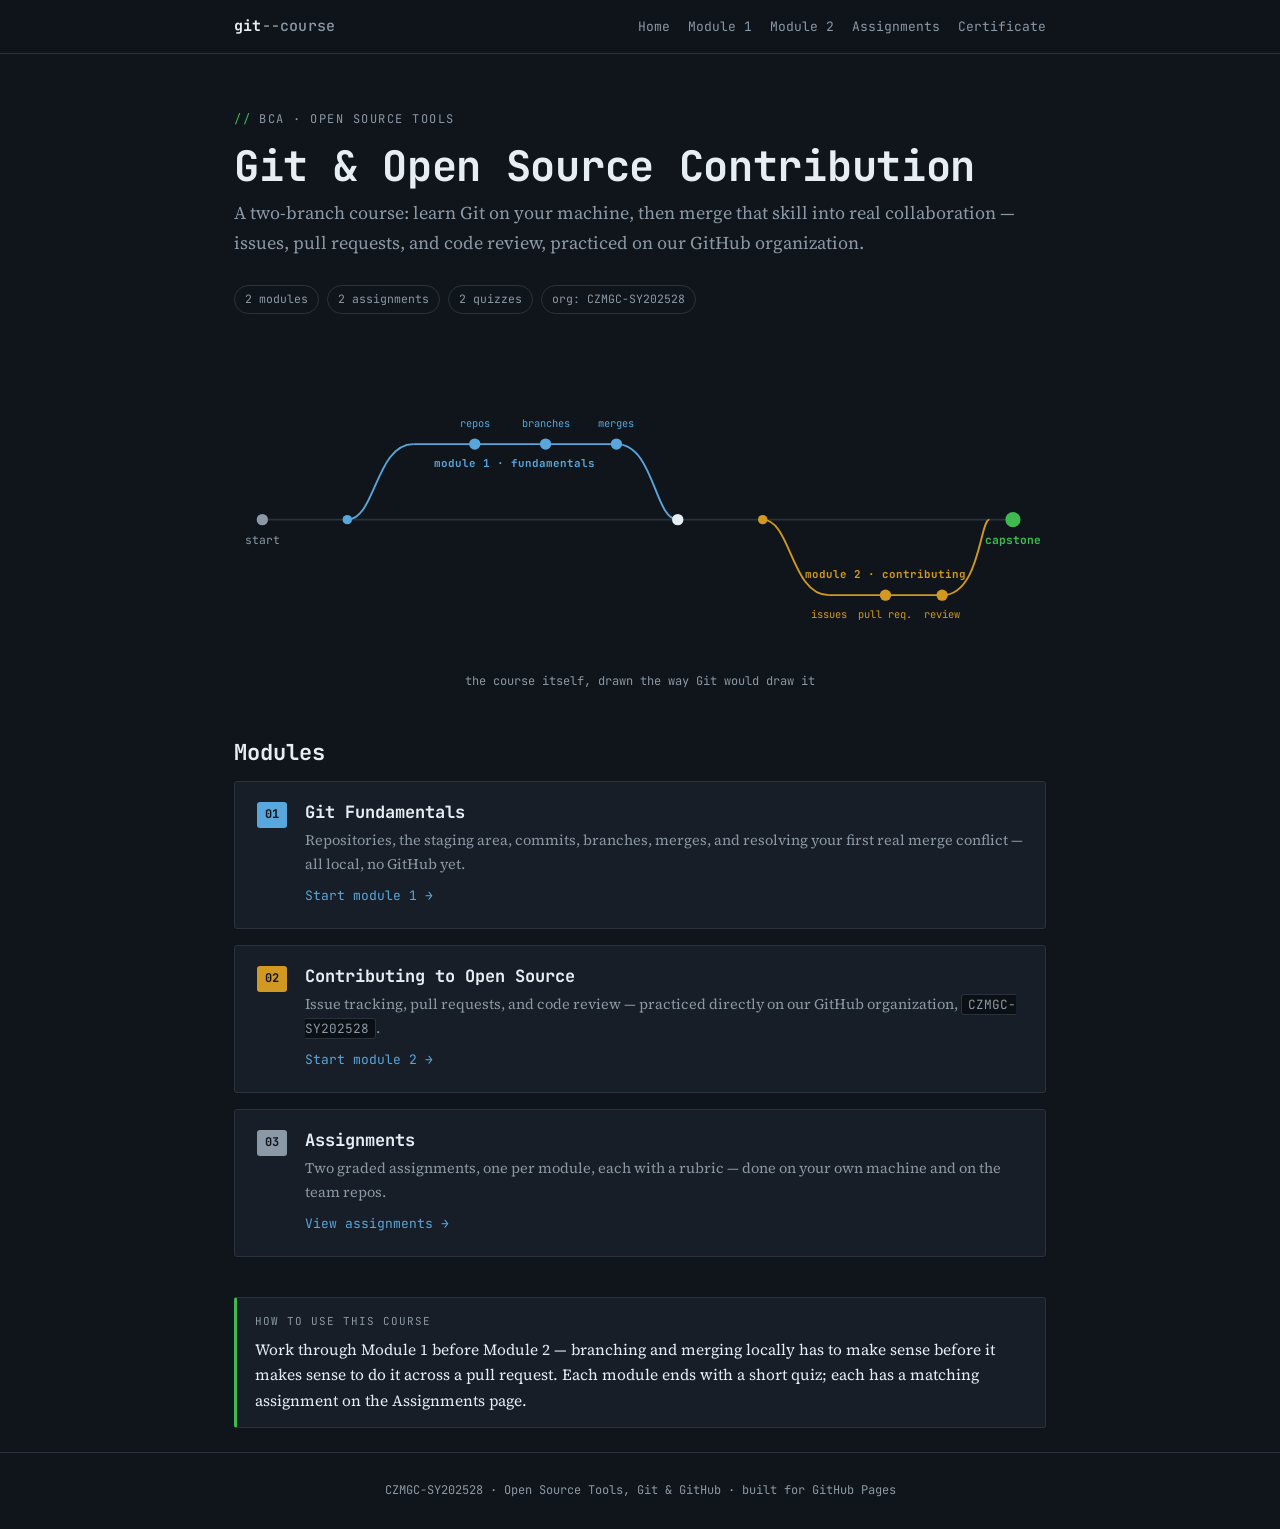
==== index.html @ ee127295 "Add files via upload" ====
<!DOCTYPE html>
<html lang="en">
<head>
<meta charset="UTF-8">
<meta name="viewport" content="width=device-width, initial-scale=1.0">
<title>Git &amp; Open Source Contribution — Course</title>
<meta name="description" content="A hands-on course in Git fundamentals and contributing to open source: issues, pull requests, and code review.">
<link rel="stylesheet" href="assets/style.css">
</head>
<body>

<div class="topbar">
  <div class="topbar-inner">
    <div class="brand">git<span class="dim">--course</span></div>
    <nav class="crumbs">
      <a href="index.html">Home</a>
      <a href="module1.html">Module 1</a>
      <a href="module2.html">Module 2</a>
      <a href="assignments.html">Assignments</a>
      <a href="certificate.html">Certificate</a>
    </nav>
  </div>
</div>

<main class="wrap">

  <section class="hero">
    <div class="eyebrow">BCA · Open Source Tools</div>
    <h1>Git &amp; Open Source Contribution</h1>
    <p class="lede">A two-branch course: learn Git on your machine, then merge that skill into real collaboration — issues, pull requests, and code review, practiced on our GitHub organization.</p>
    <div class="badge-row">
      <span class="badge">2 modules</span>
      <span class="badge">2 assignments</span>
      <span class="badge">2 quizzes</span>
      <span class="badge">org: CZMGC-SY202528</span>
    </div>
  </section>

  <div class="graph-wrap">
    <svg viewBox="0 0 860 300" xmlns="http://www.w3.org/2000/svg" role="img" aria-label="Course roadmap shown as a Git branch graph: Module 1 branch merges in, then Module 2 branch merges in, ending at a Capstone commit.">
      <!-- main trunk -->
      <line x1="30" y1="150" x2="830" y2="150" stroke="#29323d" stroke-width="2"/>
      <circle cx="30" cy="150" r="6" fill="#8b98a5"/>
      <text x="30" y="176" fill="#8b98a5" font-family="JetBrains Mono, monospace" font-size="12" text-anchor="middle">start</text>

      <!-- Module 1 branch (blue) -->
      <path d="M120,150 C150,150 150,70 190,70" stroke="#58a6dc" stroke-width="2" fill="none"/>
      <circle cx="120" cy="150" r="5" fill="#58a6dc"/>
      <circle cx="255" cy="70" r="6" fill="#58a6dc"/>
      <circle cx="330" cy="70" r="6" fill="#58a6dc"/>
      <circle cx="405" cy="70" r="6" fill="#58a6dc"/>
      <line x1="190" y1="70" x2="405" y2="70" stroke="#58a6dc" stroke-width="2"/>
      <path d="M405,70 C445,70 445,150 470,150" stroke="#58a6dc" stroke-width="2" fill="none"/>
      <text x="255" y="52" fill="#58a6dc" font-family="JetBrains Mono, monospace" font-size="11" text-anchor="middle">repos</text>
      <text x="330" y="52" fill="#58a6dc" font-family="JetBrains Mono, monospace" font-size="11" text-anchor="middle">branches</text>
      <text x="405" y="52" fill="#58a6dc" font-family="JetBrains Mono, monospace" font-size="11" text-anchor="middle">merges</text>
      <text x="297" y="94" fill="#58a6dc" font-family="JetBrains Mono, monospace" font-size="11.5" text-anchor="middle" font-weight="700">module 1 · fundamentals</text>

      <circle cx="470" cy="150" r="6" fill="#e6edf3"/>

      <!-- Module 2 branch (amber) -->
      <path d="M560,150 C590,150 590,230 630,230" stroke="#d29922" stroke-width="2" fill="none"/>
      <circle cx="560" cy="150" r="5" fill="#d29922"/>
      <circle cx="690" cy="230" r="6" fill="#d29922"/>
      <circle cx="750" cy="230" r="6" fill="#d29922"/>
      <line x1="630" y1="230" x2="750" y2="230" stroke="#d29922" stroke-width="2"/>
      <path d="M750,230 C790,230 790,150 800,150" stroke="#d29922" stroke-width="2" fill="none"/>
      <text x="630" y="254" fill="#d29922" font-family="JetBrains Mono, monospace" font-size="11" text-anchor="middle">issues</text>
      <text x="690" y="254" fill="#d29922" font-family="JetBrains Mono, monospace" font-size="11" text-anchor="middle">pull req.</text>
      <text x="750" y="254" fill="#d29922" font-family="JetBrains Mono, monospace" font-size="11" text-anchor="middle">review</text>
      <text x="690" y="212" fill="#d29922" font-family="JetBrains Mono, monospace" font-size="11.5" text-anchor="middle" font-weight="700">module 2 · contributing</text>

      <!-- capstone -->
      <circle cx="825" cy="150" r="8" fill="#3fb950"/>
      <text x="825" y="176" fill="#3fb950" font-family="JetBrains Mono, monospace" font-size="12" text-anchor="middle" font-weight="700">capstone</text>
    </svg>
    <div class="graph-caption">the course itself, drawn the way Git would draw it</div>
  </div>

  <h2 style="border-top:none;padding-top:0;">Modules</h2>

  <div class="module-grid">
    <div class="module-card">
      <span class="tag blue">01</span>
      <div>
        <h3>Git Fundamentals</h3>
        <p>Repositories, the staging area, commits, branches, merges, and resolving your first real merge conflict — all local, no GitHub yet.</p>
        <a class="go" href="module1.html">Start module 1 →</a>
      </div>
    </div>
    <div class="module-card">
      <span class="tag amber">02</span>
      <div>
        <h3>Contributing to Open Source</h3>
        <p>Issue tracking, pull requests, and code review — practiced directly on our GitHub organization, <code>CZMGC-SY202528</code>.</p>
        <a class="go" href="module2.html">Start module 2 →</a>
      </div>
    </div>
    <div class="module-card">
      <span class="tag" style="background:#8b98a5;color:#10151b;">03</span>
      <div>
        <h3>Assignments</h3>
        <p>Two graded assignments, one per module, each with a rubric — done on your own machine and on the team repos.</p>
        <a class="go" href="assignments.html">View assignments →</a>
      </div>
    </div>
  </div>

  <div class="callout tip">
    <span class="label">How to use this course</span>
    Work through Module 1 before Module 2 — branching and merging locally has to make sense before it makes sense to do it across a pull request. Each module ends with a short quiz; each has a matching assignment on the Assignments page.
  </div>

</main>

<footer>CZMGC-SY202528 · Open Source Tools, Git &amp; GitHub · built for GitHub Pages</footer>

</body>
</html>
---- assets/style.css ----
/* ============================================================
   Git & Open Source Contribution — Course Design System
   Palette drawn from Git's own diff language: additions (green),
   deletions (red), modifications (amber), refs/branches (blue).
   ============================================================ */

@import url('https://fonts.googleapis.com/css2?family=JetBrains+Mono:wght@400;500;600;700&family=Source+Serif+4:opsz,wght@8..60,400;8..60,600;8..60,700&display=swap');

:root{
  --bg: #10151b;
  --bg-raised: #171e27;
  --bg-inset: #0c1015;
  --line: #29323d;
  --text: #e6edf3;
  --muted: #8b98a5;

  --green:  #3fb950;
  --green-dim: #1a2e1f;
  --red:    #f85149;
  --red-dim: #331b1a;
  --amber:  #d29922;
  --amber-dim: #332a12;
  --blue:   #58a6dc;
  --blue-dim: #172633;

  --mono: 'JetBrains Mono', ui-monospace, monospace;
  --serif: 'Source Serif 4', Georgia, serif;

  --radius: 3px;
}

*{ box-sizing: border-box; }
html{ scroll-behavior: smooth; }

body{
  margin:0;
  background: var(--bg);
  color: var(--text);
  font-family: var(--serif);
  font-size: 17px;
  line-height: 1.65;
  -webkit-font-smoothing: antialiased;
}

a{ color: var(--blue); text-decoration: none; }
a:hover{ text-decoration: underline; }
a:focus-visible, button:focus-visible, input:focus-visible{
  outline: 2px solid var(--blue);
  outline-offset: 2px;
}

::selection{ background: var(--amber-dim); color: var(--text); }

/* ---------- Layout shell ---------- */
.wrap{ max-width: 860px; margin: 0 auto; padding: 0 24px; }

.topbar{
  border-bottom: 1px solid var(--line);
  background: rgba(16,21,27,0.92);
  backdrop-filter: blur(6px);
  position: sticky; top:0; z-index: 50;
}
.topbar-inner{
  max-width: 860px; margin: 0 auto; padding: 14px 24px;
  display:flex; align-items:center; justify-content:space-between;
  gap: 16px; flex-wrap: wrap;
}
.brand{
  font-family: var(--mono); font-weight:700; font-size: 15px;
  color: var(--text); letter-spacing: 0.2px;
}
.brand .dim{ color: var(--muted); font-weight: 500; }
nav.crumbs{ display:flex; gap: 18px; font-family: var(--mono); font-size: 13px; }
nav.crumbs a{ color: var(--muted); }
nav.crumbs a.active, nav.crumbs a:hover{ color: var(--text); }

main{ padding: 48px 0 96px; }
footer{
  border-top: 1px solid var(--line);
  padding: 28px 24px; text-align:center;
  color: var(--muted); font-family: var(--mono); font-size: 12px;
}

/* ---------- Typography ---------- */
h1,h2,h3,h4{ font-family: var(--mono); font-weight: 700; line-height: 1.25; color: var(--text); }
h1{ font-size: 34px; letter-spacing: -0.3px; margin: 0 0 6px; }
h2{ font-size: 22px; margin: 48px 0 14px; padding-top: 14px; border-top: 1px solid var(--line); }
h2:first-child{ border-top: none; padding-top:0; margin-top:0;}
h3{ font-size: 16px; margin: 26px 0 10px; color: var(--blue); }
p{ margin: 0 0 16px; color: var(--text); }
.lede{ color: var(--muted); font-size: 18px; margin: 0 0 28px; }
.eyebrow{
  font-family: var(--mono); font-size: 12px; letter-spacing: 1.5px;
  text-transform: uppercase; color: var(--muted); margin-bottom: 10px;
  display:flex; align-items:center; gap:8px;
}
.eyebrow::before{ content:"//"; color: var(--green); }

code, pre, .kbd{ font-family: var(--mono); }
code{
  background: var(--bg-inset); border:1px solid var(--line);
  padding: 1px 6px; border-radius: var(--radius); font-size: 0.88em;
}
pre{
  background: var(--bg-inset); border:1px solid var(--line);
  border-radius: var(--radius); padding: 16px 18px; overflow-x:auto;
  font-size: 13.5px; line-height: 1.6; margin: 0 0 20px;
}
pre code{ background:none; border:none; padding:0; }
.diff-add{ color: var(--green); }
.diff-del{ color: var(--red); }
.comment{ color: var(--muted); }

table{ width:100%; border-collapse: collapse; margin: 0 0 24px; font-size: 15px; }
th,td{ text-align:left; padding: 9px 12px; border-bottom: 1px solid var(--line); vertical-align: top;}
th{ font-family: var(--mono); font-size: 12px; text-transform: uppercase; letter-spacing: 0.5px; color: var(--muted); }

ul,ol{ padding-left: 22px; margin: 0 0 16px;}
li{ margin-bottom: 6px; }

.callout{
  border: 1px solid var(--line); border-left: 3px solid var(--amber);
  background: var(--bg-raised); border-radius: var(--radius);
  padding: 14px 18px; margin: 0 0 24px; font-size: 15.5px;
}
.callout.warn{ border-left-color: var(--red); }
.callout.tip{ border-left-color: var(--green); }
.callout .label{
  font-family: var(--mono); font-size: 11px; text-transform:uppercase;
  letter-spacing: 1px; color: var(--muted); display:block; margin-bottom:6px;
}

/* ---------- Home hero + graph ---------- */
.hero{ padding: 56px 0 20px; }
.hero h1{ font-size: 42px; }
.badge-row{ display:flex; gap:8px; flex-wrap:wrap; margin: 18px 0 8px; }
.badge{
  font-family: var(--mono); font-size: 11.5px; padding: 4px 10px;
  border-radius: 999px; border:1px solid var(--line); color: var(--muted);
}

.graph-wrap{ margin: 36px 0 44px; }
.graph-wrap svg{ width:100%; height:auto; display:block; }
.graph-caption{ text-align:center; color: var(--muted); font-family: var(--mono); font-size: 12px; margin-top:10px;}

/* ---------- Module cards ---------- */
.module-grid{ display:grid; gap:16px; margin: 8px 0 40px; }
.module-card{
  border:1px solid var(--line); background: var(--bg-raised);
  border-radius: var(--radius); padding: 20px 22px;
  display:flex; gap:18px; align-items:flex-start;
}
.module-card .tag{
  font-family: var(--mono); font-size: 12px; color: var(--bg);
  background: var(--green); padding: 3px 8px; border-radius: var(--radius);
  white-space:nowrap; font-weight:700;
}
.module-card .tag.blue{ background: var(--blue); }
.module-card .tag.amber{ background: var(--amber); }
.module-card h3{ margin: 0 0 6px; color: var(--text); font-size:17px;}
.module-card p{ margin:0; color: var(--muted); font-size: 14.5px;}
.module-card a.go{ font-family: var(--mono); font-size: 13px; margin-top:8px; display:inline-block;}

/* ---------- Quiz ---------- */
.quiz{
  border:1px solid var(--line); border-radius: var(--radius);
  background: var(--bg-raised); padding: 28px 26px; margin: 40px 0;
}
.quiz-q{ margin-bottom: 22px; padding-bottom: 20px; border-bottom: 1px dashed var(--line); }
.quiz-q:last-of-type{ border-bottom:none; }
.quiz-q .qtext{ font-weight:600; margin-bottom: 10px; color: var(--text); }
.quiz-q label{
  display:block; padding: 8px 12px; margin-bottom:6px;
  border:1px solid var(--line); border-radius: var(--radius);
  cursor:pointer; font-size: 14.5px; transition: border-color .15s;
}
.quiz-q label:hover{ border-color: var(--blue); }
.quiz-q input{ margin-right:10px; }
.quiz-q.correct label.chosen{ border-color: var(--green); background: var(--green-dim); }
.quiz-q.incorrect label.chosen{ border-color: var(--red); background: var(--red-dim); }
.quiz-q .fb{ font-family: var(--mono); font-size: 12.5px; margin-top:8px; display:none; }
.quiz-q.correct .fb.ok{ display:block; color: var(--green); }
.quiz-q.incorrect .fb.bad{ display:block; color: var(--red); }

.btn{
  font-family: var(--mono); font-size: 14px; font-weight:600;
  background: var(--green); color: #06170a; border:none;
  padding: 11px 20px; border-radius: var(--radius); cursor:pointer;
}
.btn:hover{ filter: brightness(1.08); }
.btn.secondary{ background: transparent; border:1px solid var(--line); color: var(--text); }

#quiz-score{
  font-family: var(--mono); margin-top: 18px; font-size: 14px; color: var(--text);
  padding: 12px 14px; border-radius: var(--radius); background: var(--bg-inset);
  border:1px solid var(--line); display:none;
}

/* ---------- Assignments ---------- */
.assignment{
  border:1px solid var(--line); border-radius: var(--radius);
  padding: 24px 26px; margin: 0 0 32px; background: var(--bg-raised);
}
.assignment h2{ margin-top:0; border-top:none; padding-top:0; }
.rubric td:last-child, .rubric th:last-child{ text-align:right; width: 90px;}

@media (max-width: 600px){
  .hero h1{ font-size: 30px; }
  h2{ font-size: 19px; }
  .module-card{ flex-direction: column; }
}
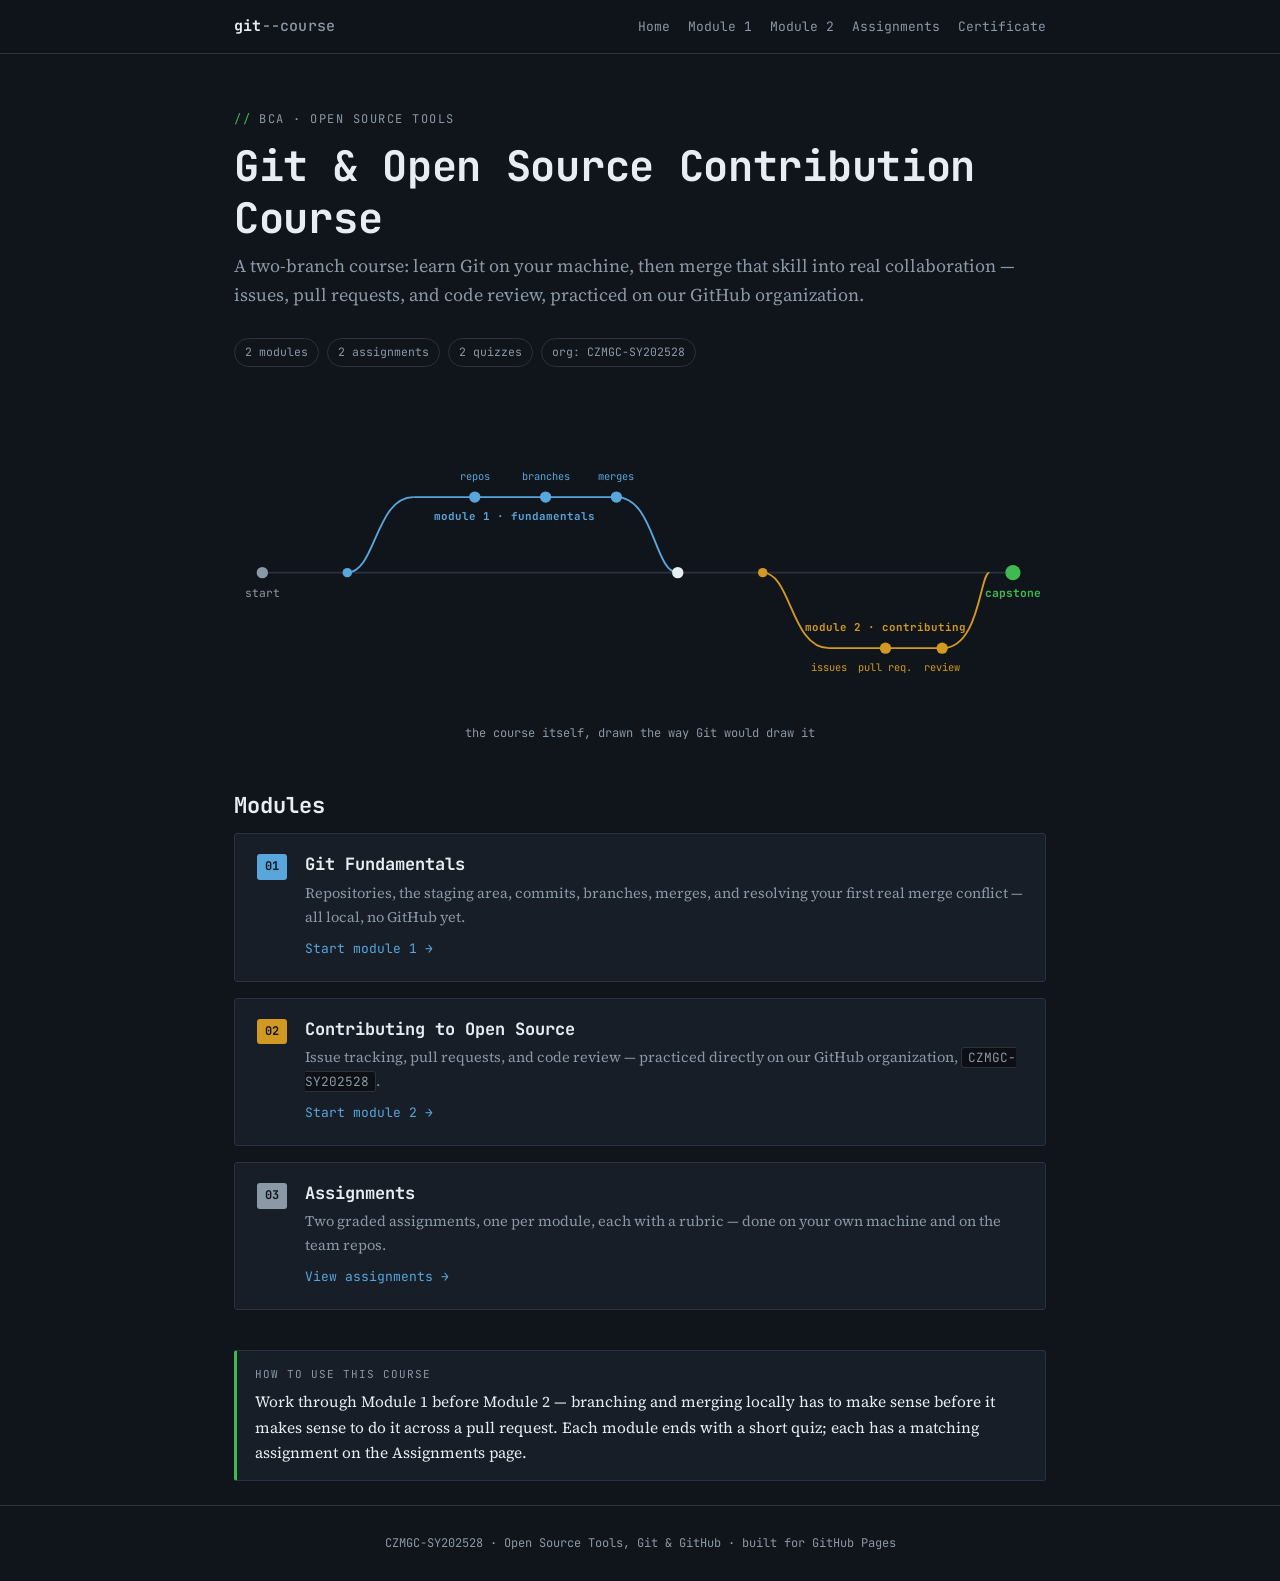
==== commit 1a7bd719: "Update: Course heading in index page" ====
--- a/index.html
+++ b/index.html
@@ -26,7 +26,7 @@
 
   <section class="hero">
     <div class="eyebrow">BCA · Open Source Tools</div>
-    <h1>Git &amp; Open Source Contribution</h1>
+    <h1>Git &amp; Open Source Contribution Course</h1>
     <p class="lede">A two-branch course: learn Git on your machine, then merge that skill into real collaboration — issues, pull requests, and code review, practiced on our GitHub organization.</p>
     <div class="badge-row">
       <span class="badge">2 modules</span>
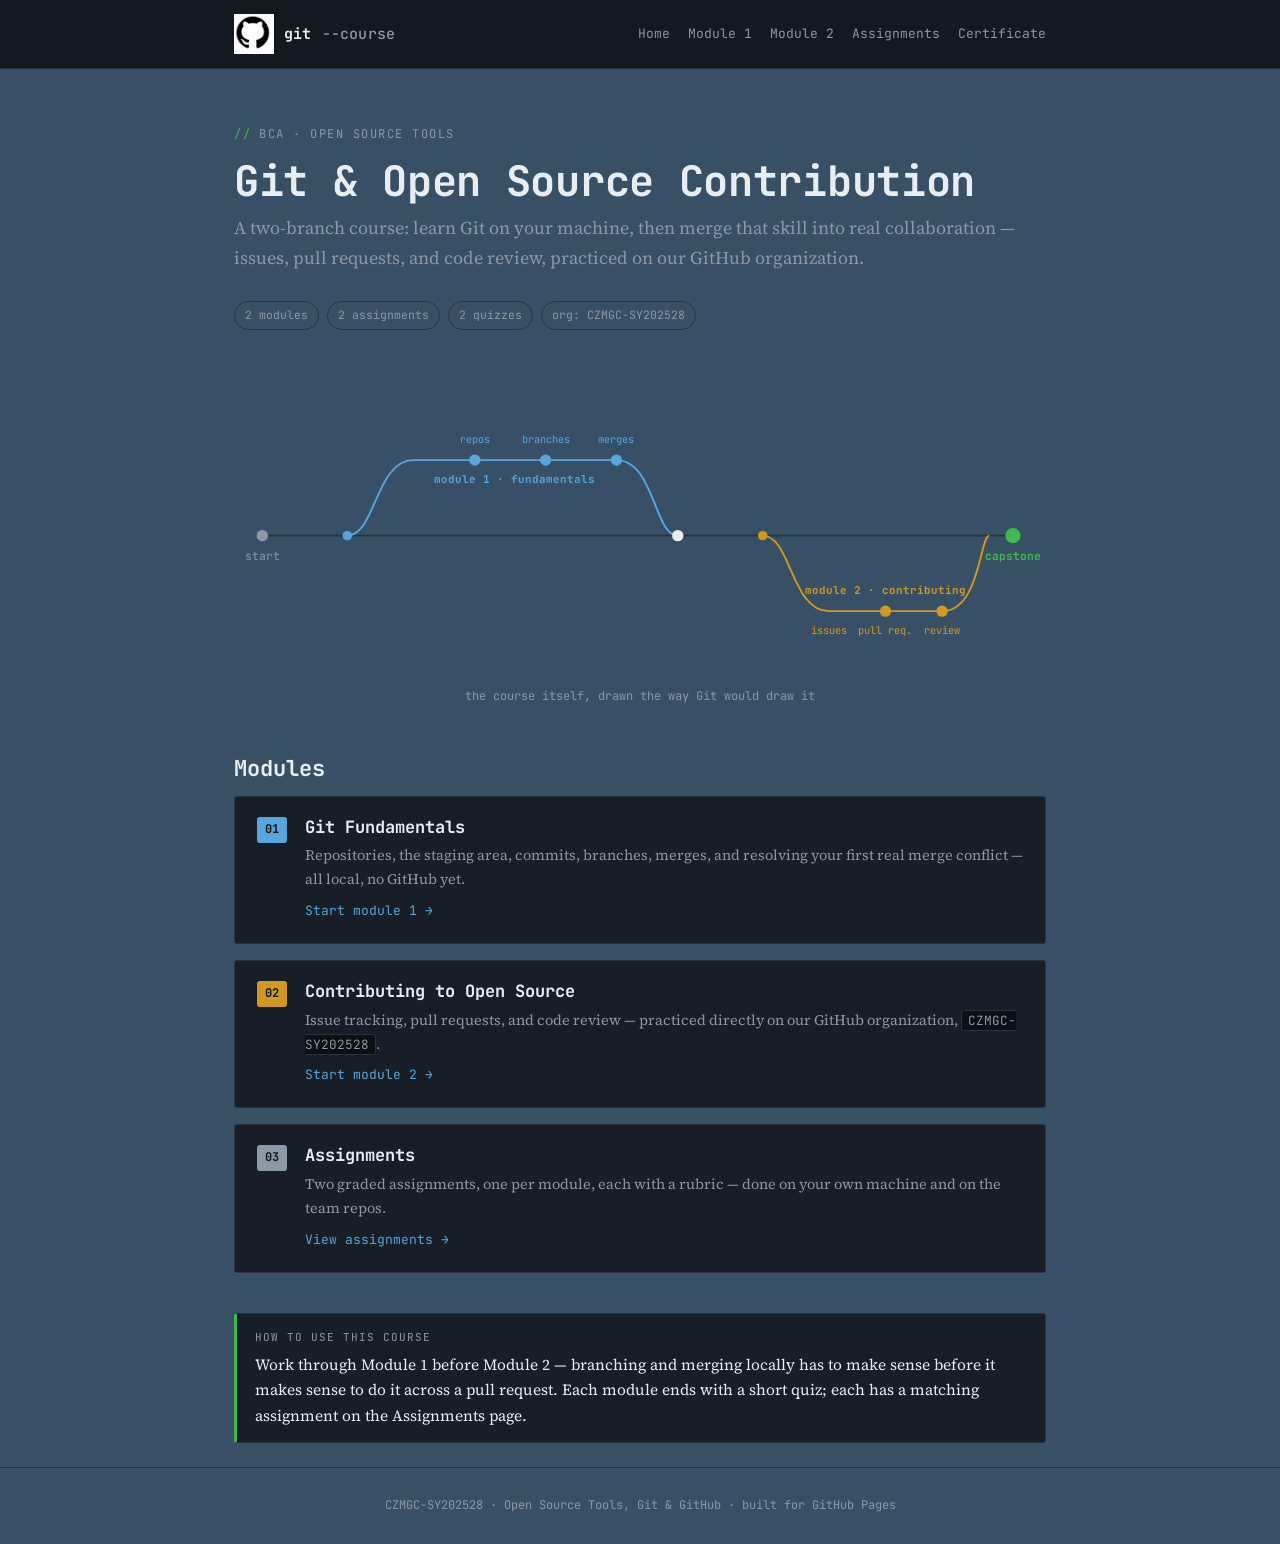
==== commit 9e222f90: "Add: change the background-color and also add the logo in header section" ====
--- a/index.html
+++ b/index.html
@@ -6,12 +6,31 @@
 <title>Git &amp; Open Source Contribution — Course</title>
 <meta name="description" content="A hands-on course in Git fundamentals and contributing to open source: issues, pull requests, and code review.">
 <link rel="stylesheet" href="assets/style.css">
+<style>
+  .brand {
+    display: flex;
+    align-items: center;
+    gap: 10px;
+}
+
+.logo {
+    width: 40px;
+    height: 40px;
+    object-fit: contain;
+}
+body{
+  background-color:rgb(56, 80, 101);
+}
+</style>
 </head>
 <body>
 
-<div class="topbar">
-  <div class="topbar-inner">
-    <div class="brand">git<span class="dim">--course</span></div>
+<div class="topbar"> 
+  <div class="topbar-inner"> 
+    <div class="brand">
+      <img src="git.png" alt="Git Logo" class="logo">
+      git<span class="dim">--course</span>
+    </div>
     <nav class="crumbs">
       <a href="index.html">Home</a>
       <a href="module1.html">Module 1</a>
@@ -26,7 +45,7 @@
 
   <section class="hero">
     <div class="eyebrow">BCA · Open Source Tools</div>
-    <h1>Git &amp; Open Source Contribution Course</h1>
+    <h1>Git &amp; Open Source Contribution</h1>
     <p class="lede">A two-branch course: learn Git on your machine, then merge that skill into real collaboration — issues, pull requests, and code review, practiced on our GitHub organization.</p>
     <div class="badge-row">
       <span class="badge">2 modules</span>
--- a/assets/style.css
+++ b/assets/style.css
@@ -83,7 +83,7 @@
 
 /* ---------- Typography ---------- */
 h1,h2,h3,h4{ font-family: var(--mono); font-weight: 700; line-height: 1.25; color: var(--text); }
-h1{ font-size: 34px; letter-spacing: -0.3px; margin: 0 0 6px; }
+h1{ font-size: 38px; letter-spacing: -0.3px; margin: 0 0 6px; }
 h2{ font-size: 22px; margin: 48px 0 14px; padding-top: 14px; border-top: 1px solid var(--line); }
 h2:first-child{ border-top: none; padding-top:0; margin-top:0;}
 h3{ font-size: 16px; margin: 26px 0 10px; color: var(--blue); }
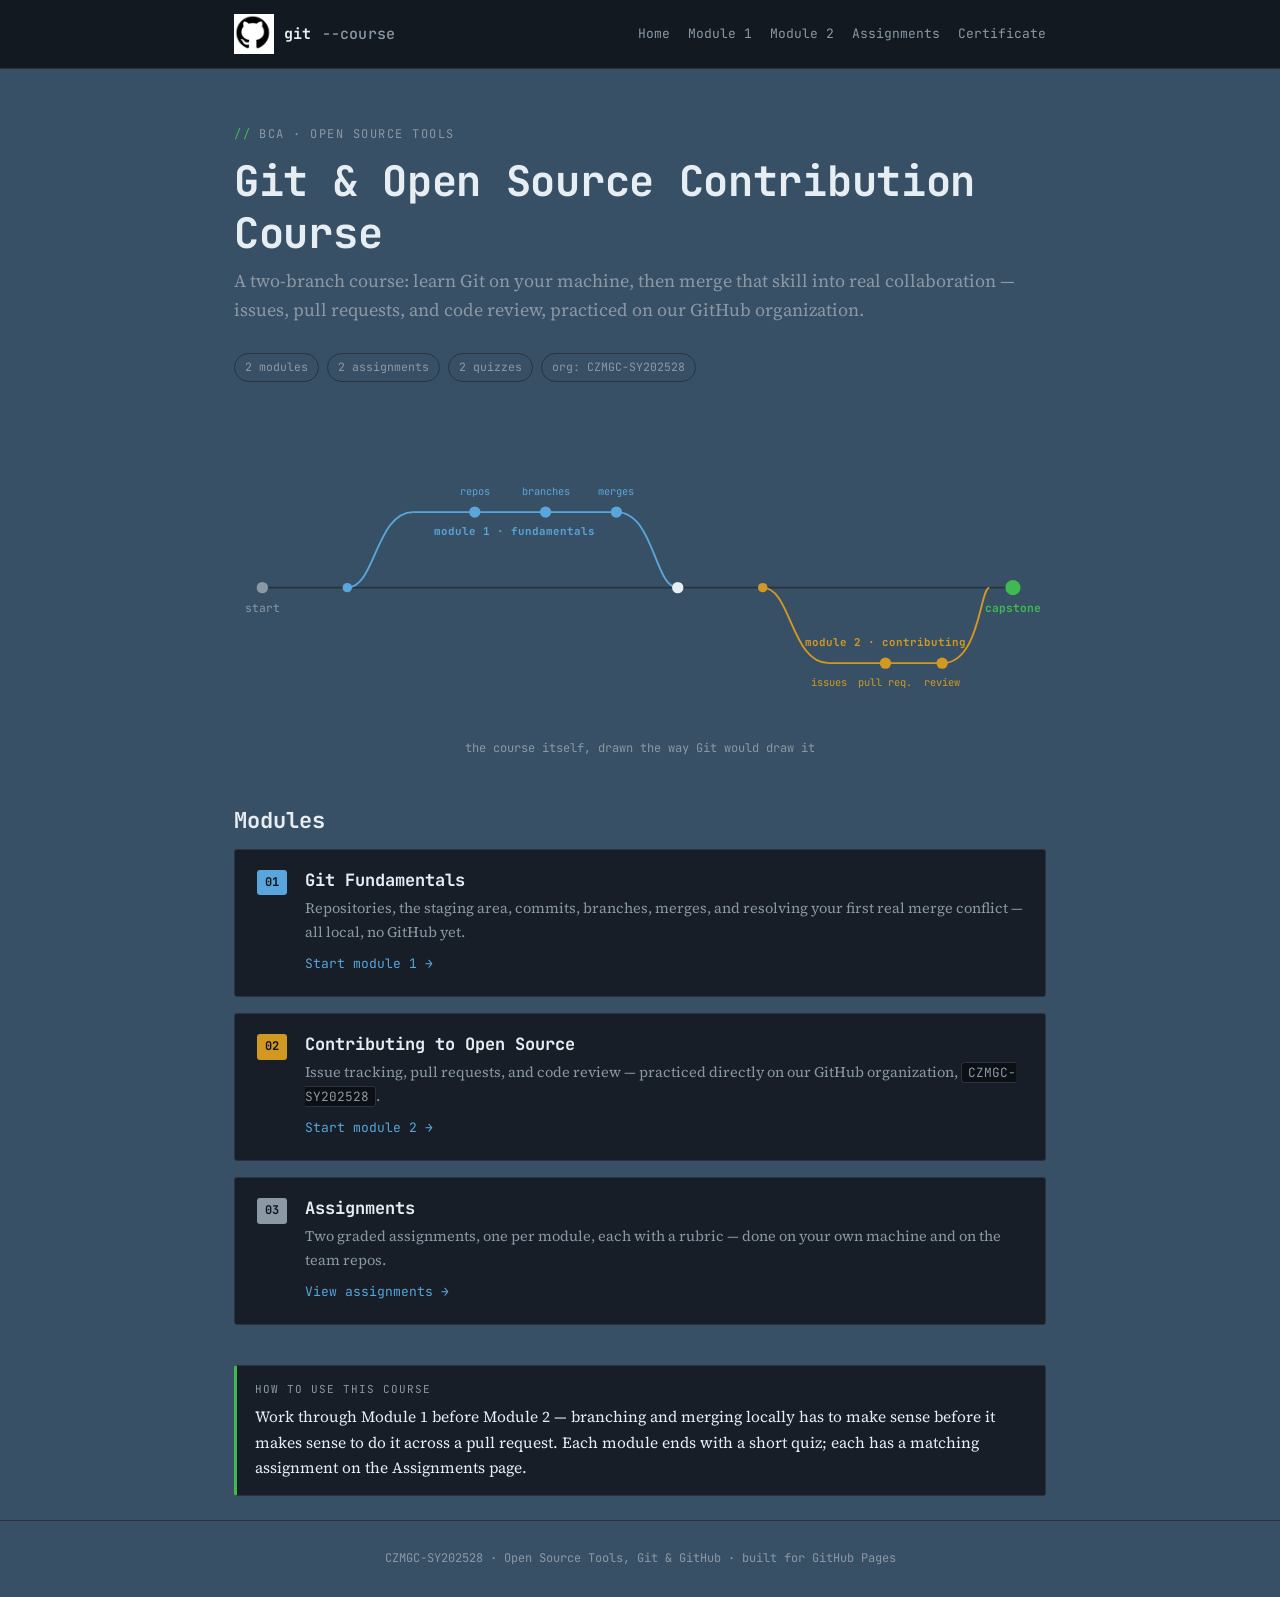
==== commit 7fcceb5d: "Merge 9e222f90986e4b7c8299f407ba2bf1b4fa418ac9 into 061047f967e3b584f1557717d98c64ba868eec3e" ====
--- a/index.html
+++ b/index.html
@@ -45,7 +45,7 @@
 
   <section class="hero">
     <div class="eyebrow">BCA · Open Source Tools</div>
-    <h1>Git &amp; Open Source Contribution</h1>
+    <h1>Git &amp; Open Source Contribution Course</h1>
     <p class="lede">A two-branch course: learn Git on your machine, then merge that skill into real collaboration — issues, pull requests, and code review, practiced on our GitHub organization.</p>
     <div class="badge-row">
       <span class="badge">2 modules</span>
